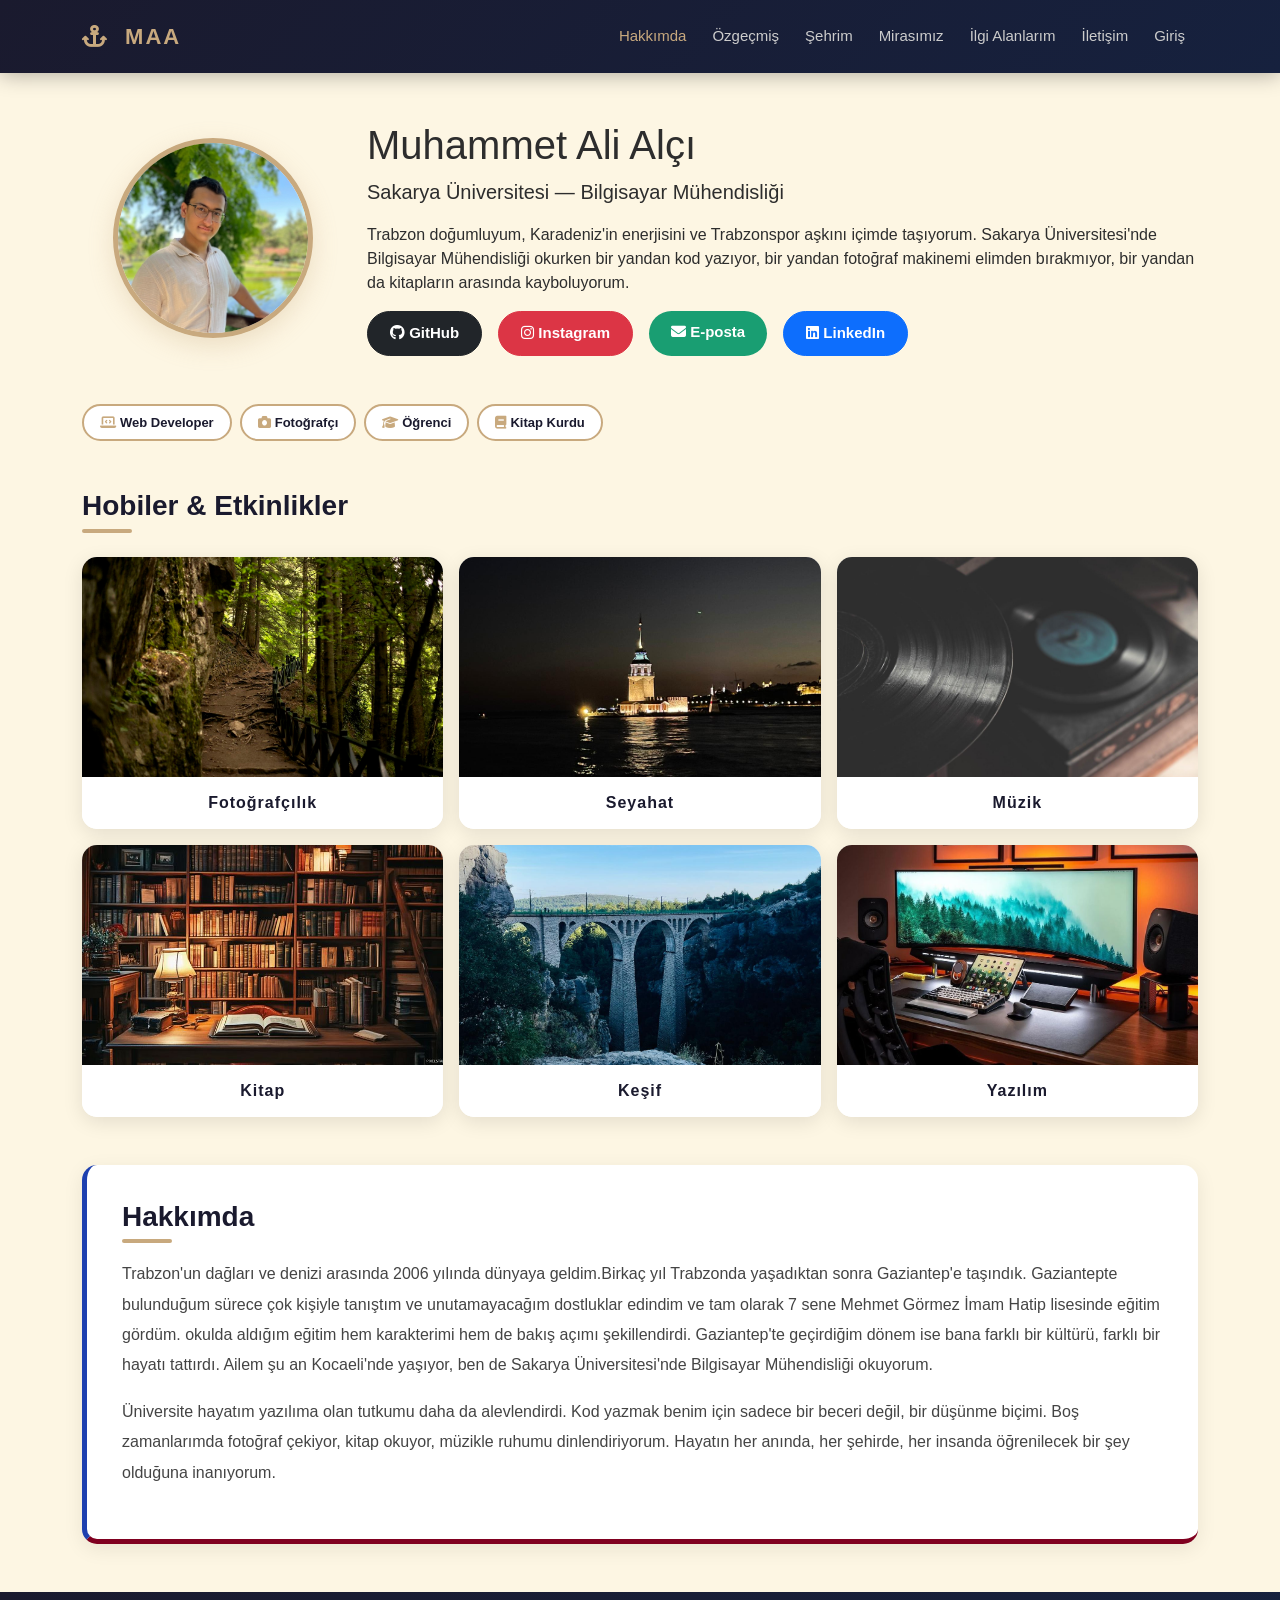
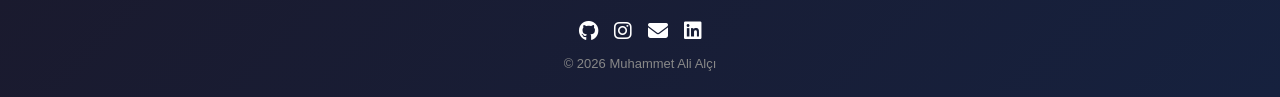
==== index.html @ 8b182930 "index.html tamamlandı - hakkında sayfası" ====
<!DOCTYPE html>
<html lang="tr">
<head>
  <meta charset="UTF-8">
  <meta name="viewport" content="width=device-width, initial-scale=1.0">
  <title>Hakkımda</title>

  <!-- Bootstrap CSS -->
  <link href="https://cdn.jsdelivr.net/npm/bootstrap@5.3.0/dist/css/bootstrap.min.css" rel="stylesheet">

  <!-- Font Awesome (ikonlar) -->
  <link href="https://cdnjs.cloudflare.com/ajax/libs/font-awesome/6.4.0/css/all.min.css" rel="stylesheet">

  <!-- Kendi stillerimiz -->
  <link href="CSS/style.css" rel="stylesheet">
</head>
<body>

  <!-- NAVBAR -->
  <nav class="navbar navbar-expand-lg navbar-dark bg-dark">
    <div class="container">
      <a class="navbar-brand" href="index.html">
    <i class="fas fa-anchor me-2"></i> MAA
</a>
      <button class="navbar-toggler" type="button" data-bs-toggle="collapse" data-bs-target="#navMenu">
        <span class="navbar-toggler-icon"></span>
      </button>
      <div class="collapse navbar-collapse" id="navMenu">
        <ul class="navbar-nav ms-auto">
          <li class="nav-item"><a class="nav-link active" href="index.html">Hakkımda</a></li>
          <li class="nav-item"><a class="nav-link" href="ozgecmis.html">Özgeçmiş</a></li>
          <li class="nav-item"><a class="nav-link" href="sehrim.html">Şehrim</a></li>
          <li class="nav-item"><a class="nav-link" href="miras.html">Mirasımız</a></li>
          <li class="nav-item"><a class="nav-link" href="ilgi.html">İlgi Alanlarım</a></li>
          <li class="nav-item"><a class="nav-link" href="iletisim.html">İletişim</a></li>
          <li class="nav-item"><a class="nav-link" href="login.html">Giriş</a></li>
        </ul>
      </div>
    </div>
  </nav>

  <!-- İÇERİK BURAYA GELECEK -->
  <main class="container my-5">
    <!-- PROFİL BÖLÜMÜ -->
<section class="row align-items-center mb-5">

  <!-- Sol: Fotoğraf -->
  <div class="col-md-3 text-center">
    <img src="IMG/benresim.jpg" alt="Profil Fotoğrafı" class="profil-foto">
  </div>

  <!-- Sağ: Bilgi -->
  <div class="col-md-9">
    <h1>Muhammet Ali Alçı</h1>
    <p class="lead">Sakarya Üniversitesi — Bilgisayar Mühendisliği</p>
    <p>Trabzon doğumluyum, Karadeniz'in enerjisini ve Trabzonspor aşkını içimde taşıyorum. 
Sakarya Üniversitesi'nde Bilgisayar Mühendisliği okurken bir yandan kod yazıyor, 
bir yandan fotoğraf makinemi elimden bırakmıyor, bir yandan da kitapların arasında kayboluyorum.</p>

  <!-- Sosyal Medya Butonları -->
    <div class="d-flex gap-3 mt-3">
      <a href="https://github.com/" target="_blank" class="btn btn-dark btn-sosyal">
        <i class="fab fa-github"></i> GitHub
      </a>
      <a href="https://instagram.com/" target="_blank" class="btn btn-danger btn-sosyal">
        <i class="fab fa-instagram"></i> Instagram
      </a>
      <a href="mailto:mail@gmail.com" class="btn btn-primary btn-sosyal" style="background-color: #199e72; color: white; border: none;">
        <i class="fas fa-envelope"></i> E-posta
      </a>
      <a href="https://linkedin.com/in/muhammet-ali-alçı-1a4a8431b" target="_blank" class="btn btn-primary btn-sosyal">
        <i class="fab fa-linkedin"></i> LinkedIn
      </a>
    </div>
  </div>
<!-- Badge'ler -->
<div class="d-flex flex-wrap gap-2 mt-5">
    <span class="badge-ozellik">
        <i class="fas fa-laptop-code me-1"></i> Web Developer
    </span>
    <span class="badge-ozellik">
        <i class="fas fa-camera me-1"></i> Fotoğrafçı
    </span>
    <span class="badge-ozellik">
        <i class="fas fa-graduation-cap me-1"></i> Öğrenci
    </span>
    <span class="badge-ozellik">
        <i class="fas fa-book me-1"></i> Kitap Kurdu
    </span>
</div>
    
</section>

<!-- HOBİLER & ETKİNLİKLER -->
<section class="mb-5">
  <h2 class="mb-4">Hobiler & Etkinlikler</h2>
  <div class="row g-3">

    <div class="col-md-4 col-sm-6">
      <div class="card hobi-kart-yeni">
        <img src="IMG/Karadeniz.jpg" alt="Fotoğrafçılık" class="hobi-img">
        <div class="hobi-etiket">Fotoğrafçılık</div>
      </div>
    </div>

    <div class="col-md-4 col-sm-6">
      <div class="card hobi-kart-yeni">
        <img src="IMG/Kizkulesi.jpeg" alt="Seyahat" class="hobi-img">
        <div class="hobi-etiket">Seyahat</div>
      </div>
    </div>

    <div class="col-md-4 col-sm-6">
      <div class="card hobi-kart-yeni">
        <img src="IMG/plaak.jpeg" alt="Müzik" class="hobi-img">
        <div class="hobi-etiket">Müzik</div>
      </div>
    </div>

    <div class="col-md-4 col-sm-6">
      <div class="card hobi-kart-yeni">
        <img src="IMG/kütüphane1.jpg" alt="Kitap" class="hobi-img">
        <div class="hobi-etiket">Kitap</div>
      </div>
    </div>

    <div class="col-md-4 col-sm-6">
      <div class="card hobi-kart-yeni">
        <img src="IMG/Adana.jpeg" alt="Keşif" class="hobi-img">
        <div class="hobi-etiket">Keşif</div>
      </div>
    </div>

  <div class="col-md-4 col-sm-6">
     <div class="card hobi-kart-yeni">
      <img src="IMG/yazılım 2.jpg" alt="Yazılım" class="hobi-img">
      <div class="hobi-etiket">Yazılım</div>
    </div>
  </div>

  </div>
</section>

<!-- HAKKIMDA -->
<section class="mb-5 hakkimda-bolum">
  <h2 class="mb-3">Hakkımda</h2>
  <p>Trabzon'un dağları ve denizi arasında 2006 yılında dünyaya geldim.Birkaç yıl Trabzonda yaşadıktan sonra Gaziantep'e taşındık. 
    Gaziantepte bulunduğum sürece çok kişiyle tanıştım ve unutamayacağım dostluklar edindim  ve tam olarak 7 sene Mehmet Görmez 
    İmam Hatip lisesinde eğitim gördüm. okulda aldığım eğitim hem karakterimi hem de bakış açımı şekillendirdi. 
    Gaziantep'te geçirdiğim dönem ise bana farklı bir kültürü, farklı bir hayatı tattırdı. 
    Ailem şu an Kocaeli'nde yaşıyor, ben de Sakarya Üniversitesi'nde Bilgisayar Mühendisliği okuyorum.
  </p>
  <p>Üniversite hayatım yazılıma olan tutkumu daha da alevlendirdi. Kod yazmak benim için sadece bir beceri değil, 
    bir düşünme biçimi. Boş zamanlarımda fotoğraf çekiyor, kitap okuyor, müzikle ruhumu dinlendiriyorum. Hayatın her anında, 
    her şehirde, her insanda öğrenilecek bir şey olduğuna inanıyorum.</p>
</section>

  </main>

  <!-- FOOTER -->
  <footer class="bg-dark text-white text-center py-4 mt-5">
  <div class="d-flex justify-content-center gap-3 mb-2">
    <a href="https://github.com/" target="_blank" class="text-white fs-5"><i class="fab fa-github"></i></a>
    <a href="https://instagram.com/" target="_blank" class="text-white fs-5"><i class="fab fa-instagram"></i></a>
    <a href="mailto:mail@gmail.com" class="text-white fs-5"><i class="fas fa-envelope"></i></a>
    <a href="https://linkedin.com/in/kullaniciadin" target="_blank" class="text-white fs-5">
    <i class="fab fa-linkedin"></i></a>
  </div>
  <p class="mb-0 text-muted small">© 2026 Muhammet Ali Alçı</p>
</footer>

  <!-- Bootstrap JS -->
  <script src="https://cdn.jsdelivr.net/npm/bootstrap@5.3.0/dist/js/bootstrap.bundle.min.js"></script>
</body>
</html>
---- CSS/style.css ----
/* ===== GENEL ===== */
body {
    background-color: #fdf6e3;
    color: #2d2d2d;
    font-family: 'Segoe UI', sans-serif;
}

/* ===== NAVBAR ===== */
.navbar {
    background: linear-gradient(135deg, #1a1a2e, #16213e);
    box-shadow: 0 2px 20px rgba(0,0,0,0.3);
    padding: 15px 0;
}

.navbar-brand {
    font-size: 22px;
    font-weight: 700;
    color: #c8a97e !important;
    letter-spacing: 2px;
}

.navbar-brand i {
    color: #c8a97e;
}

.nav-link {
    color: #ccc !important;
    font-size: 15px;
    margin: 0 5px;
    transition: color 0.3s;
}

.nav-link:hover, .nav-link.active {
    color: #c8a97e !important;
}

/* ===== PROFİL FOTOĞRAFI ===== */
.profil-foto {
    width: 200px;
    height: 200px;
    border-radius: 50%;
    object-fit: cover;
    object-position: top;
    border: 5px solid #c8a97e;
    box-shadow: 0 8px 25px rgba(200,169,126,0.3);
}

/* ===== SOSYAL MEDYA BUTONLARI ===== */
.btn-sosyal {
    padding: 10px 22px;
    font-size: 15px;
    border-radius: 25px;
    font-weight: 600;
    transition: transform 0.2s, box-shadow 0.2s;
}

.btn-sosyal:hover {
    transform: translateY(-3px);
    box-shadow: 0 5px 15px rgba(0,0,0,0.2);
}

/* ===== BADGE'LER ===== */
.badge-ozellik {
    background-color: #fff;
    color: #1a1a2e;
    padding: 7px 16px;
    border-radius: 20px;
    font-size: 13px;
    font-weight: 600;
    border: 2px solid #c8a97e;
    display: inline-flex;
    align-items: center;
    transition: all 0.3s;
}

.badge-ozellik:hover {
    background-color: #c8a97e;
    color: white;
}

.badge-ozellik i {
    color: #c8a97e;
    margin-right: 5px;
}

.badge-ozellik:hover i {
    color: white;
}

/* ===== BÖLÜM BAŞLIKLARI ===== */
h2 {
    font-size: 28px;
    font-weight: 800;
    color: #1a1a2e;
    position: relative;
    padding-bottom: 10px;
    margin-bottom: 30px;
}

h2::after {
    content: '';
    position: absolute;
    bottom: 0;
    left: 0;
    width: 50px;
    height: 4px;
    background: #c8a97e;
    border-radius: 2px;
}

/* ===== HOBİ KARTLARI ===== */
.hobi-kart-yeni {
    border: none;
    border-radius: 15px;
    overflow: hidden;
    box-shadow: 0 5px 20px rgba(0,0,0,0.1);
    transition: transform 0.3s, box-shadow 0.3s;
}

.hobi-kart-yeni:hover {
    transform: translateY(-8px);
    box-shadow: 0 15px 35px rgba(0,0,0,0.15);
}

.hobi-img {
    width: 100%;
    height: 220px;
    object-fit: cover;
}

.hobi-etiket {
    text-align: center;
    padding: 14px;
    font-size: 16px;
    font-weight: 700;
    background-color: #fff;
    color: #1a1a2e;
    letter-spacing: 1px;
}

/* ===== HAKKIMDA ===== */
.hakkimda-bolum {
    background: white;
    border-radius: 15px;
    padding: 35px;
    box-shadow: 0 5px 20px rgba(0,0,0,0.08);
    border-left: 5px solid #1e40af;
    border-bottom: 5px solid #800020;
}

.hakkimda-bolum p {
    font-size: 16px;
    line-height: 1.9;
    color: #444;
}

/* ===== FOOTER ===== */
footer {
    background: linear-gradient(135deg, #1a1a2e, #16213e);
    padding: 30px 0;
}

footer a {
    color: #ccc;
    font-size: 22px;
    transition: color 0.3s, transform 0.3s;
    display: inline-block;
}

footer a:hover {
    color: #c8a97e;
    transform: translateY(-3px);
}

footer .text-muted {
    color: #888 !important;
    font-size: 13px;
}
```
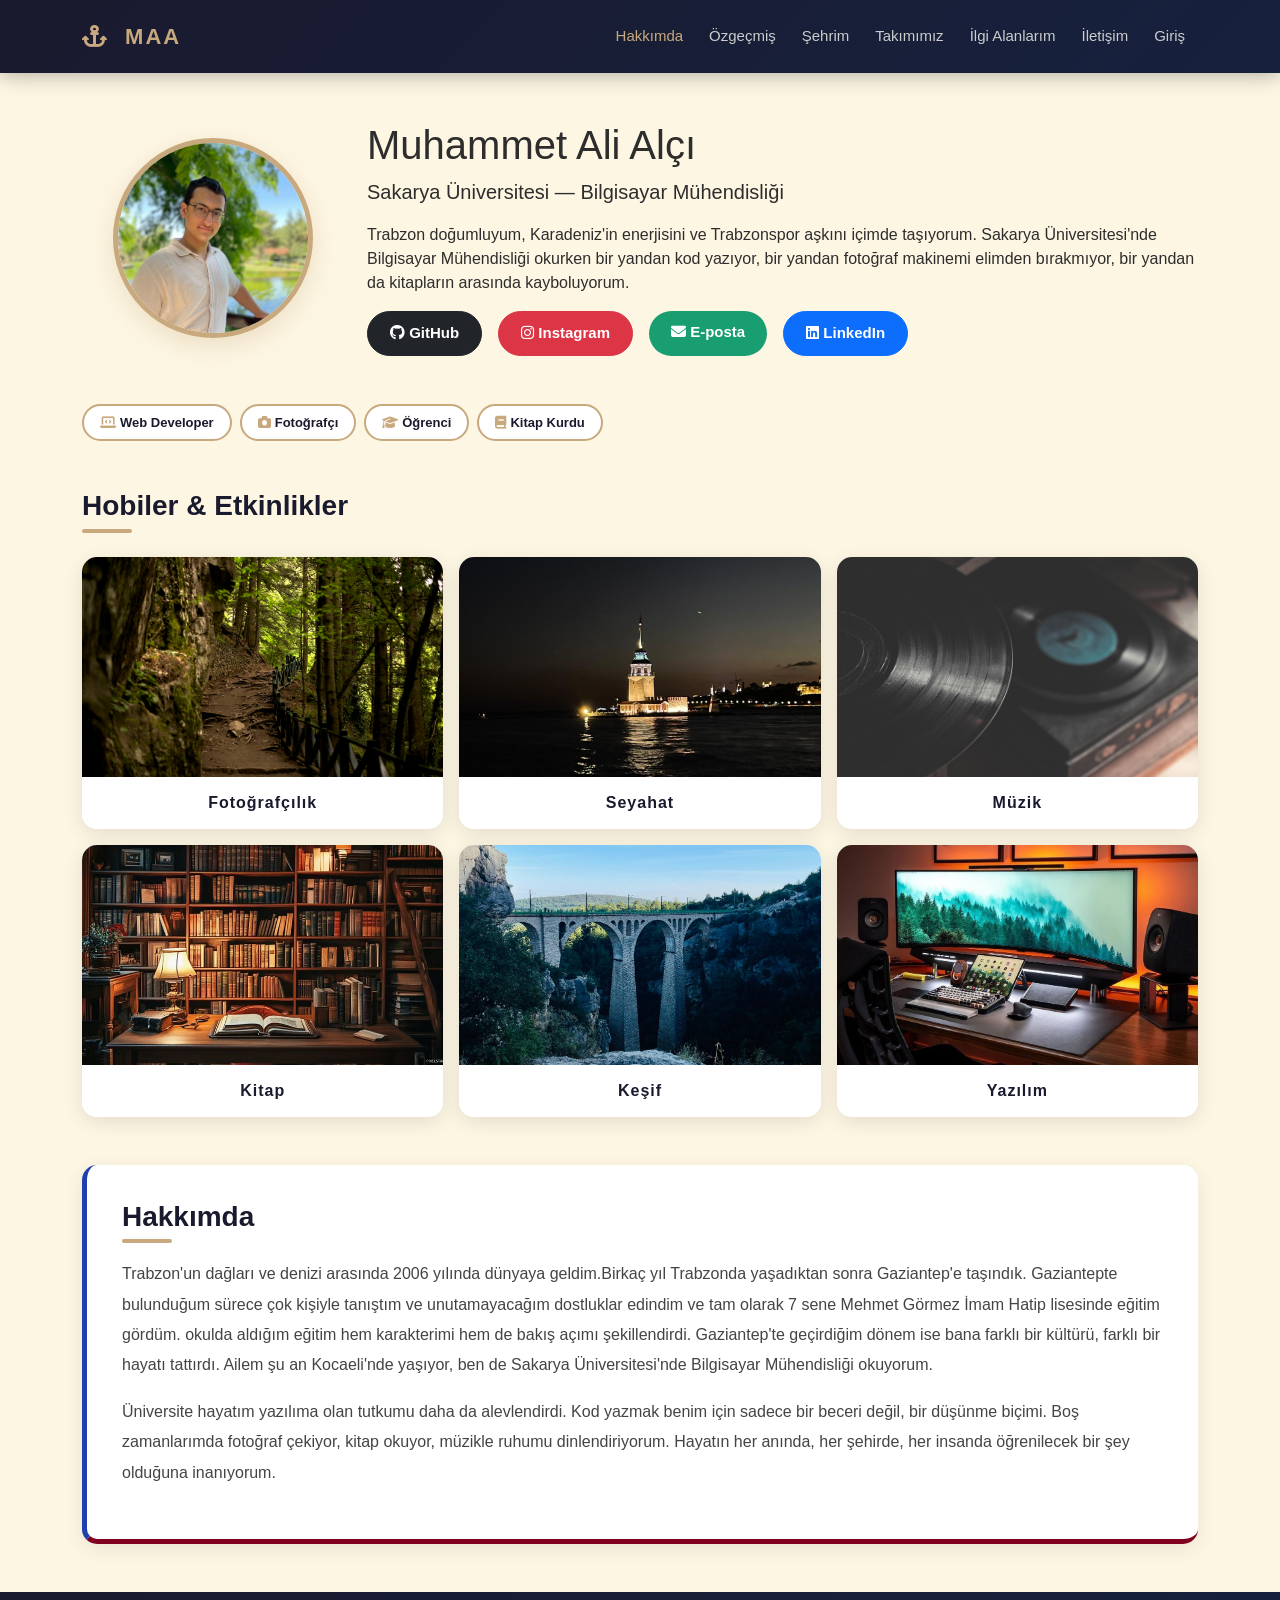
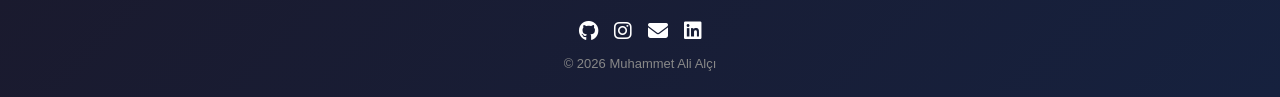
==== commit 61f75558: "Takım ve Şehrim sayfaları tamamlandı" ====
--- a/index.html
+++ b/index.html
@@ -30,7 +30,7 @@
           <li class="nav-item"><a class="nav-link active" href="index.html">Hakkımda</a></li>
           <li class="nav-item"><a class="nav-link" href="ozgecmis.html">Özgeçmiş</a></li>
           <li class="nav-item"><a class="nav-link" href="sehrim.html">Şehrim</a></li>
-          <li class="nav-item"><a class="nav-link" href="miras.html">Mirasımız</a></li>
+          <li class="nav-item"><a class="nav-link" href="Takım.html">Takımımız</a></li>
           <li class="nav-item"><a class="nav-link" href="ilgi.html">İlgi Alanlarım</a></li>
           <li class="nav-item"><a class="nav-link" href="iletisim.html">İletişim</a></li>
           <li class="nav-item"><a class="nav-link" href="login.html">Giriş</a></li>
--- a/CSS/style.css
+++ b/CSS/style.css
@@ -176,4 +176,325 @@
     color: #888 !important;
     font-size: 13px;
 }
-```+
+
+
+/* ===== ÖZGEÇMIŞ SAYFASI ===== */
+
+/* Sol bar */
+.cv-sol-bar {
+    background: white;
+    border-radius: 15px;
+    padding: 25px;
+    box-shadow: 0 5px 20px rgba(0,0,0,0.08);
+    position: sticky;
+    top: 20px;
+}
+
+/* Bölüm arası ayırıcı */
+.cv-bolum {
+    border-top: 2px solid #f0f0f0;
+    padding-top: 20px;
+    margin-top: 20px;
+}
+
+/* Sağ bölümler */
+.cv-sag-bolum {
+    background: white;
+    border-radius: 15px;
+    padding: 25px;
+    box-shadow: 0 5px 20px rgba(0,0,0,0.08);
+}
+
+/* Zaman çizelgesi */
+.cv-timeline {
+    position: relative;
+    padding-left: 20px;
+    border-left: 3px solid #c8a97e;
+}
+
+.cv-timeline-item {
+    display: flex;
+    gap: 20px;
+    margin-bottom: 30px;
+    position: relative;
+}
+
+.cv-timeline-nokta {
+    width: 14px;
+    height: 14px;
+    background: #c8a97e;
+    border-radius: 50%;
+    position: absolute;
+    left: -28px;
+    top: 5px;
+}
+
+.cv-timeline-sol {
+    min-width: 150px;
+    color: #888;
+    font-size: 13px;
+}
+
+.cv-okul {
+    font-weight: 700;
+    color: #1a1a2e;
+    font-size: 13px;
+    margin-bottom: 2px;
+}
+
+.cv-sehir {
+    margin-bottom: 2px;
+}
+
+.cv-yil {
+    color: #c8a97e;
+    font-weight: 600;
+}
+
+.cv-timeline-sag h5 {
+    color: #1a1a2e;
+    font-weight: 700;
+    margin-bottom: 8px;
+}
+
+.cv-timeline-sag ul {
+    color: #555;
+    font-size: 14px;
+    padding-left: 18px;
+}
+
+/* Progress bar rengi */
+.progress {
+    height: 8px;
+    border-radius: 10px;
+    background-color: #f0f0f0;
+}
+
+.progress-bar {
+    background-color: #c8a97e;
+    border-radius: 10px;
+    font-size: 11px;
+}
+
+
+
+/* ===== ŞEHRİM SAYFASI ===== */
+
+.trabzon-bilgi-kart {
+    background: white;
+    border-radius: 10px;
+    padding: 10px 18px;
+    box-shadow: 0 3px 10px rgba(0,0,0,0.08);
+    display: flex;
+    align-items: center;
+    gap: 8px;
+    font-weight: 600;
+    color: #1a1a2e;
+}
+
+.trabzon-bilgi-kart i {
+    color: #c8a97e;
+    font-size: 18px;
+}
+
+/* Trabzon Tablo */
+.trabzon-tablo {
+    background: white;
+    border-radius: 10px;
+    overflow: hidden;
+    box-shadow: 0 3px 15px rgba(0,0,0,0.08);
+}
+
+.trabzon-tablo td {
+    padding: 12px 16px;
+    vertical-align: middle;
+    border-color: #f0f0f0;
+}
+
+.trabzon-tablo td:first-child {
+    width: 160px;
+    font-weight: 600;
+    color: #1a1a2e;
+    background: #fafafa;
+}
+
+
+/* Slider */
+.slider-img {
+    height: 500px;
+    object-fit: cover;
+}
+
+/* Slider caption */
+.carousel-caption h5 {
+    font-size: 22px;
+    font-weight: 700;
+    color: white;
+    text-shadow: 2px 2px 8px rgba(0,0,0,0.8);
+    background: rgba(0,0,0,0.4);
+    display: inline-block;
+    padding: 6px 16px;
+    border-radius: 20px;
+}
+
+
+/* Bilgi Kartları */
+.bilgi-kart {
+    background: white;
+    border-radius: 15px;
+    padding: 30px 20px;
+    text-align: center;
+    box-shadow: 0 5px 20px rgba(0,0,0,0.08);
+    transition: transform 0.3s;
+    height: 100%;
+}
+
+.bilgi-kart:hover {
+    transform: translateY(-8px);
+}
+
+.bilgi-kart-ikon {
+    width: 60px;
+    height: 60px;
+    background: #c8a97e;
+    border-radius: 50%;
+    display: flex;
+    align-items: center;
+    justify-content: center;
+    margin: 0 auto 15px;
+}
+
+.bilgi-kart-ikon i {
+    color: white;
+    font-size: 24px;
+}
+
+.bilgi-kart h5 {
+    color: #1a1a2e;
+    font-weight: 700;
+    margin-bottom: 10px;
+}
+
+.bilgi-kart p {
+    color: #666;
+    font-size: 14px;
+    line-height: 1.7;
+}
+
+
+/* ===== TAKIMIMIZ SAYFASI ===== */
+.ts-logo {
+    width: 150px;
+    height: 150px;
+    object-fit: contain;
+}
+
+.ts-bilgi-kart {
+    background: white;
+    border-radius: 12px;
+    padding: 20px;
+    text-align: center;
+    box-shadow: 0 3px 15px rgba(0,0,0,0.08);
+    transition: transform 0.3s;
+}
+
+.ts-bilgi-kart:hover {
+    transform: translateY(-5px);
+}
+
+.ts-bilgi-kart i {
+    font-size: 28px;
+    color: #c8a97e;
+    margin-bottom: 8px;
+    display: block;
+}
+
+.ts-bilgi-kart h6 {
+    color: #888;
+    font-size: 12px;
+    text-transform: uppercase;
+    letter-spacing: 1px;
+    margin-bottom: 5px;
+}
+
+.ts-bilgi-kart p {
+    color: #1a1a2e;
+    font-weight: 700;
+    font-size: 15px;
+    margin: 0;
+}
+
+.ts-kadro {
+    max-height: 500px;
+    object-fit: contain;
+    width: 65%;
+}
+
+/* Efsane Futbolcular */
+.efsane-kart {
+    border-radius: 15px;
+    overflow: hidden;
+    box-shadow: 0 5px 20px rgba(0,0,0,0.1);
+    transition: transform 0.3s;
+    background: white;
+    text-align: center;
+}
+
+.efsane-kart:hover {
+    transform: translateY(-8px);
+}
+
+.efsane-foto {
+    width: 100%;
+    height: 500px;
+    object-fit: cover;
+    object-position: center;
+}
+
+.efsane-bilgi {
+    padding: 15px;
+}
+
+.efsane-bilgi h5 {
+    color: #1a1a2e;
+    font-weight: 700;
+    font-size: 15px;
+    margin-bottom: 5px;
+}
+
+.efsane-bilgi p {
+    color: #c8a97e;
+    font-size: 13px;
+    font-weight: 600;
+    margin: 0;
+}
+
+/* Başarılar */
+.basari-kart {
+    background: linear-gradient(135deg, #1a1a2e, #16213e);
+    border-radius: 15px;
+    padding: 30px 20px;
+    text-align: center;
+    box-shadow: 0 5px 20px rgba(0,0,0,0.2);
+    transition: transform 0.3s;
+}
+
+.basari-kart:hover {
+    transform: translateY(-8px);
+}
+
+.basari-sayi {
+    font-size: 52px;
+    font-weight: 900;
+    color: #c8a97e;
+    line-height: 1;
+    margin-bottom: 10px;
+}
+
+.basari-baslik {
+    color: white;
+    font-size: 14px;
+    font-weight: 600;
+    letter-spacing: 1px;
+}
